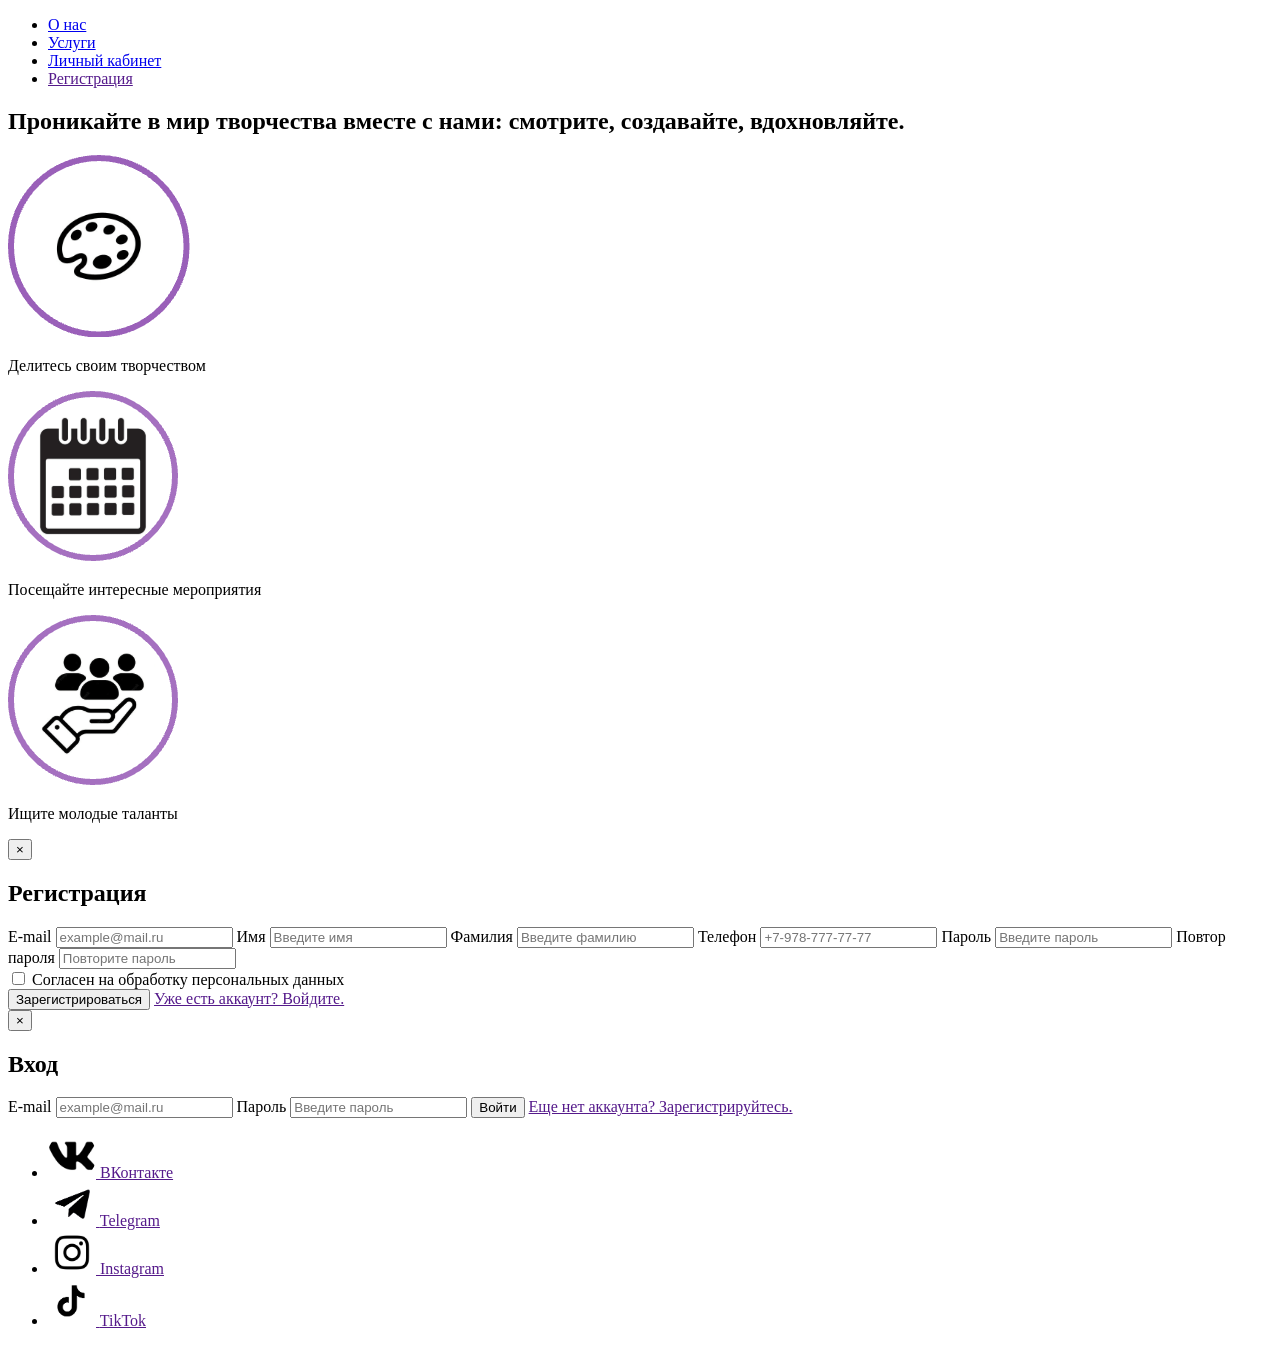
==== About.html @ ae9e3d1d "Первая версия сайта Creative Hub" ====
<!DOCTYPE html>
<html lang="ru">
<head>
    <meta charset="UTF-8">
    <meta name="viewport" content="width=device-width, initial-scale=1.0">
    <title>Document</title>
    <link rel="stylesheet" href="./Стиль/style.css">
</head>
<body class="bodyAbout">
    <header>
        <div class="superheader">
            <div class="logobox">
                <a href="pivo.html" class = "logo"></a>
            </div>
            <div class="navigation">
                <ul>
                    <li>
                        <a href="About.html" class="About">О нас</a>
                    </li>
                    <li>
                        <a href="services.html" class="">Услуги</a>
                    </li>
                    <li>
                        <a href="lk.html">Личный кабинет</a>
                    </li>
                    <li>
                        <a href="" class="reg-btn">Регистрация</a>
                    </li>
                </ul>
            </div>
        </div>
    </header>

    <main>
        
        <div class="about-slogan">
            <h2><span>Проникайте</span> в мир творчества вместе с нами: смотрите, создавайте, вдохновляйте.</h2>
        </div>

        <section class="plushki">
            <div class="plushka">
                <div class="pic">
                    <img src="./images/Paletka.png" alt="">
                </div>
                <p>Делитесь своим творчеством</p>
            </div>

            <div class="plushka">
                <div class="pic">
                    <img src="./images/kalend.png" alt="">
                </div>
                <p>Посещайте интересные мероприятия</p>
            </div>

            <div class="plushka">
                <div class="pic">
                    <img src="./images/hand.png" alt="">
                </div>
                <p>Ищите молодые таланты</p>
            </div>
        </section>

    </main>

    <div class="overlay"></div>
    <div class="registration">
        <button class="close-btn">×</button>
        <h2>Регистрация</h2>
        <form action="">
            <label for="email">E-mail</label>
            <input type="email" id="email" name="email" placeholder="example@mail.ru">

            <label for="email">Имя</label>
            <input type="text" id="firstname" name="firstname" placeholder="Введите имя">

            <label for="lastname">Фамилия</label>
            <input type="text" id="lastname" name="lastname" placeholder="Введите фамилию">

            <label for="phone">Телефон</label>
            <input type="tel" id="phone" name="phone" placeholder="+7-978-777-77-77">

            <label for="password">Пароль</label>
            <input type="password" id="password" name="password" placeholder="Введите пароль">
            
            <label for="password-repeat">Повтор пароля</label>
            <input type="password" id="password-repeat" name="password-repeat" placeholder="Повторите пароль">

            <div class="agreement">
                <label for="agree">
                <input type="checkbox" name="agree" id="agree">
                Согласен на обработку персональных данных
                </label>
            </div>

            <button type="submit" class="vxbut">Зарегистрироваться</button>
            <a href="">Уже есть аккаунт? Войдите.</a>
        </form>
    </div>

    <div class="enter">
        <button class="close-btn">×</button>
        <h2>Вход</h2>
        <form action="">
            <label for="email">E-mail</label>
            <input type="email" id="email" name="email" placeholder="example@mail.ru">

            <label for="password">Пароль</label>
            <input type="password" id="password" name="password" placeholder="Введите пароль">

            <button type="submit" class="vxbut">Войти</button>
            <a href="">Еще нет аккаунта? Зарегистрируйтесь.</a>
        </form>
    </div>

    <footer class="footer">
        <div class="foot">
            <ul class="footinf">
                <li>
                    <a href="">
                        <span><img src="./images/vk.png" alt="" class="imgfoot"></span>
                        <span class="txtf">ВКонтакте</span>
                    </a>
                </li>
                <li>
                    <a href="">
                        <span><img src="./images/tg.png" alt="" class="imgfoot"></span>
                        <span class="txtf">Telegram</span>
                    </a>
                </li>
                <li>
                    <a href="">
                        <span><img src="./images/inst.png" alt="" class="imgfoot"></span>
                        <span class="txtf">Instagram</span>
                    </a>
                </li>
                <li>
                    <a href="">
                        <span><img src="./images/tiktok.png" alt="" class="imgfoot"></span>
                        <span class="txtf">TikTok</span>
                    </a>
                </li>
            </ul>
        </div>
    </footer>
    <script src="./Стиль/script.js"></script>

</body>
</html>
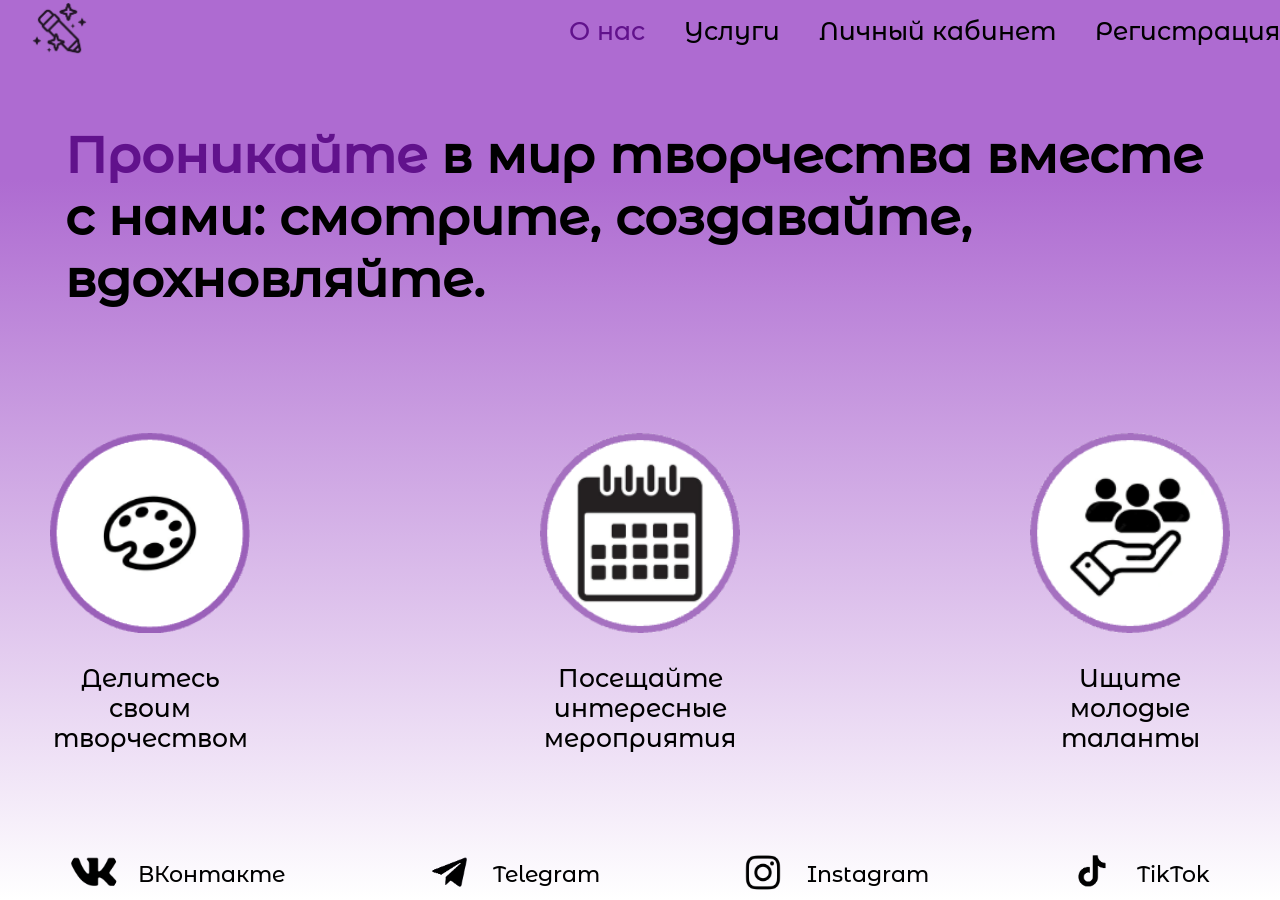
==== commit b3045dbc: "Доработал правильные названия" ====
--- a/About.html
+++ b/About.html
@@ -4,13 +4,13 @@
     <meta charset="UTF-8">
     <meta name="viewport" content="width=device-width, initial-scale=1.0">
     <title>Document</title>
-    <link rel="stylesheet" href="./Стиль/style.css">
+    <link rel="stylesheet" href="./Allstyle/style.css">
 </head>
 <body class="bodyAbout">
     <header>
         <div class="superheader">
             <div class="logobox">
-                <a href="pivo.html" class = "logo"></a>
+                <a href="index.html" class = "logo"></a>
             </div>
             <div class="navigation">
                 <ul>
@@ -142,7 +142,7 @@
             </ul>
         </div>
     </footer>
-    <script src="./Стиль/script.js"></script>
+    <script src="./Allstyle/script.js"></script>
 
 </body>
 </html>
--- a/Allstyle/style.css
+++ b/Allstyle/style.css
@@ -0,0 +1,822 @@
+@font-face {
+    font-family: "Monster";
+    src: url('shrift/MontserratAlternates-Medium.ttf') format('opentype');
+    font-weight: normal;  
+    font-style: normal;
+}
+
+@font-face {
+    font-family: "Oi";
+    src: url('shrift/Oi-Regular.ttf') format('opentype');
+    font-weight: normal;
+    font-style: normal;
+}
+
+body, .bodyAbout{
+    font-family: "Monster", Arial, Helvetica, sans-serif;
+    background: linear-gradient(
+        to top right,
+        #b22be3 0%,
+        #ae6bd1 50%,
+        #ffffff 100%
+    );
+    min-height: 100vh;
+    margin: 0;
+    display: flex;
+    flex-direction: column;
+}
+
+.bodyAbout{
+    background: linear-gradient(
+        to bottom,
+        #ae6bd1 20%,
+        #ffffff 100%
+    );
+}
+
+footer{
+    user-select: none;
+}
+
+header a{
+    text-decoration: none;
+}
+
+header a:hover{
+    text-decoration: underline;
+}
+
+.registration, .enter{
+    position: absolute;
+    display: flex;
+    flex-direction: column;
+    align-items: end;
+    top: 50%;
+    left: 50%;
+    transform: translate(-50%, -50%);
+    max-width: 400px;
+    background: rgb(255, 255, 255);
+    padding: 15px;
+    border-radius: 15px;
+}
+
+.registration label, .enter label{
+    display: block;
+    margin-top: 15px;
+    font-weight: bold;
+}
+
+.registration input, .enter input{
+    width: 100%;
+    padding: 8px;
+    margin-top: 5px;
+    border-radius: 10px;
+    border: 1px solid #ccc;
+    box-sizing: border-box;
+    display: block;
+}
+
+.registration h2, .enter h2{
+    text-align: center;
+    align-self: center;
+}
+
+.close-btn{
+    margin-top: 0;
+    background-color:#68128d;
+    border: none;
+    color: white;
+    border-radius: 5px;
+    cursor: pointer;
+}
+
+.vxbut{
+    width: 100%; 
+    margin-top: 20px; 
+    padding: 10px; 
+    background: #68128d;
+    color: white; 
+    border:none; 
+    border-radius: 10px; 
+    font-size: 16px;
+    cursor: pointer;
+}
+
+.agreement label {
+    display: flex;
+    align-items: center;
+    font-size: 14px;
+    color: #000000;
+}
+
+.agreement input {
+    margin-right: 10px;
+    width: 18px;
+    height: 18px;
+    cursor: pointer;
+}
+
+.registration, .enter{
+  opacity: 0;                    /* Невидимы */
+  transform: translate(-50%, -50%) scale(0);
+  transition: all 1.5s;
+}
+
+.registration.visible, .enter.visible, .AddWindow.visible {
+  opacity: 1;                    /* Становятся видимыми */
+  transform: translate(-50%, -50%) scale(1);
+  z-index: 999;
+}
+
+.registration a, .enter a{
+    display: block;
+    text-align: center;
+    margin-top: 15px;
+    color: #68128d;
+    text-decoration: none;
+    font-weight: 600;
+    font-size: 14px;
+    cursor: pointer;
+}
+
+.registration a:hover, .enter a:hover{
+    text-decoration: underline;
+}
+
+.txtglav{
+    display: flex;
+    flex-direction: column;
+    margin: auto;
+    width: 75%;
+    align-items: center;
+    margin-top: 200px;
+}
+
+.name{
+    display: flex;
+    flex-direction: row;
+}
+
+.slogan{
+    display: flex;
+    align-self: flex-start;
+}
+
+.slogan p{
+    margin-bottom: 0;
+    margin-top: 0;
+}
+
+.nametxt {
+    font-family: "Oi", Arial, Helvetica, sans-serif;
+    color: #1e1e1e;
+    font-size: 120px;
+    line-height: 100px;
+}
+.nametxt p{
+    margin-bottom: 0;
+}
+
+.slogan p{
+    color: #1e1e1e;
+    font-family: "Monster";
+    font-size: 38px;
+    margin-left: 20px;
+}
+
+.superheader{
+    display: flex;
+    align-items: flex-start;
+    user-select: none;
+}
+
+.navigation{
+    display: flex;
+    justify-content: flex-end;
+    align-items: flex-start;
+    width: 90%;
+
+}
+
+.navigation ul {
+    list-style: none;
+    display: flex;
+    gap: 39px;
+    justify-content: center;
+    align-items: flex-start;
+}
+
+.navigation ul li {
+    cursor: pointer;
+    font-size: 25px;
+}
+
+a{
+    text-decoration: none;
+    color: black;
+}
+
+.logobox{
+    margin-top: 0;
+    margin-left: -15px;
+    display: flex;
+    justify-content: flex-start;
+    align-items: flex-start;
+}
+
+.logo{
+    background-image: url("../images/logo.png");
+    background-repeat: no-repeat;
+    background-size: contain;
+    background-position: center;
+    width: 150px;
+    height: 60px;
+    display: block;
+}
+
+/* contacts */
+
+.messageblock{
+    background-color: #C99EE0;
+    display: flex;
+    flex-direction: column;
+    height: 50vh;
+    padding: 50px;
+    gap: 100px;
+}
+.otvtxt, .txtmes{
+    display: flex;
+    justify-content: center;
+    align-items: center;
+    border-radius: 70px;
+    font-size: 55px;
+}
+.otvtxt{
+    background-color: #68268B;
+    margin-right: auto;
+    height: 150px;
+    width: 357px;
+}
+.txtmes{
+    background-color: #9F65BD;
+    margin-left: auto;
+    width: 1100px;
+    height: 238px;
+    padding-left: 40px;
+}
+.prefooter{
+    background-color: white;
+    display: flex;
+    flex-direction: row;
+    align-items: center;
+    width: 100%;
+    height: 15vh;
+}
+.obshkontakt{
+    width: 100%;
+    display: flex;
+    flex-direction: row;
+    justify-content: space-around;
+}
+.im{
+    width: 100px;
+    height: 100px;
+}
+.txtprfoot a{
+    font-size: 36px;
+}
+.support, .marketin, .forblog{
+    display: flex;
+    flex-direction: row;
+    align-items: center;
+    gap: 20px;
+}
+.line{
+    background-color: #68268B;
+    width: 100%;
+    height: 5px;
+}
+.foot, .footercontacts, .footerabout{
+    display: flex;
+    flex-direction: row;
+    justify-content: space-around;
+    align-items: center;
+    width: 100%;
+}
+.footer, .footinf{
+    margin-top: auto;
+}
+.footercontacts{
+    /*height: 17vh;*/
+    margin-top: auto;
+    background-color: white;
+}
+.headercontact{
+    /*height: 7vh;*/
+    background-color: white;
+    user-select: none;
+}
+.footinf{
+    width: 100%;
+    display: flex;
+    flex-direction: row;
+    justify-content: space-around;
+    align-items: center;
+    list-style: none;
+    padding: 0;
+    margin: 0;
+}
+
+.txtf{
+    font-size: 22px;
+    text-decoration: none;
+}
+
+.txtf:hover{
+    text-decoration: underline;
+}
+
+.footinf li a{
+    display: flex;
+    flex-direction: row;
+    align-items: center;
+    gap: 20px;
+}
+.Contacts{
+    color: #61128c;
+}
+
+
+/* about html*/
+
+.about-slogan {
+    display: flex;
+    justify-content: center;
+    align-items: center;
+    font-size: 34px;
+    max-width: 1150px; 
+    margin: 0 auto;
+    padding: 20px;
+    min-height: 200px;
+}
+
+.about-slogan span{
+    color: #61128c;
+}
+
+.plushki {
+    display: flex;
+    justify-content: center;
+    gap: 250px;
+    padding: 40px;
+}
+
+.plushka {
+    display: flex;
+    flex-direction: column;
+    align-items: center;
+    max-width: 250px;
+    padding: 20px;
+    cursor: pointer;
+}
+
+.plushka p {
+    font-size: 25px;
+    text-align: center;
+    margin-top: 10px;
+    transition: color 0.4s ease;
+}
+
+.plushka:hover p{
+    color: #68268B;
+}
+
+.About{
+    color: #61128c;
+}
+
+.pic {
+    width: 200px;
+    height: 200px;
+    margin-bottom: 20px;
+    transition: transform 0.4s ease;
+}
+
+.plushka:hover .pic {
+    transform: scale(1.15);
+}
+
+.plushka img {
+    width: 100%;
+    height: 100%;
+}
+
+/* Для js:*/
+
+.overlay {
+    position: fixed;
+    top: 0;
+    left: 0;
+    width: 100%;
+    height: 100%;
+    background: rgba(0, 0, 0, 0.5);
+    backdrop-filter: blur(5px);
+    opacity: 0;
+    visibility: hidden;
+    transition: all 0.3s ease;
+    z-index: 998;
+}
+.overlay.active{
+    opacity: 1;
+    visibility: visible;
+}
+
+/* Личный кабинет */
+
+.Lkab{
+    color: #61128c;
+}
+
+.lk {
+    display: flex;
+    flex-direction: row;
+    padding: 40px 60px;
+    gap: 40px;
+    max-width: 1400px;
+    margin: 0 auto;
+    box-sizing: border-box;
+}
+
+/* Левая панель профиля */
+.plashka-prof {
+    background-color: white;
+    border-radius: 25px;
+    padding: 30px;
+    width: 320px;
+    height: fit-content;
+}
+
+.plashka-prof h2 {
+    font-size: 28px;
+    color: #68268B;
+    margin-top: 0;
+    margin-bottom: 25px;
+    margin-bottom: 25px;
+    padding-bottom: 15px;
+    border-bottom: 2px solid #E0E0E0;
+}
+
+.plashka-prof p {
+    font-size: 18px;
+    margin: 12px 0;
+    color: #333;
+}
+
+.plashka-prof p strong {
+    font-size: 22px;
+    color: #000;
+}
+
+/* Меню профиля */
+.profile-menu {
+    list-style: none;
+    padding: 0;
+    margin-top: 40px;
+}
+
+.profile-menu li {
+    padding: 18px 20px;
+    font-size: 20px;
+    color: #68268B;
+    cursor: pointer;
+    border-radius: 12px;
+    margin-bottom: 10px;
+    transition: background-color 0.3s ease, transform 0.3s ease;
+}
+
+.profile-menu li:hover {
+    background-color: #F0E6F5;
+    transform: scale(1.02);
+}
+
+/* Правая часть с событиями */
+.all-events {
+    display: flex;
+    flex-direction: column;
+    gap: 40px;
+}
+
+.events {
+    background-color: #652a85;
+    border-radius: 25px;
+    padding: 30px;
+}
+
+.events-time {
+    font-size: 28px;
+    color: #ffffff;
+    margin-top: 0;
+    margin-bottom: 25px;
+    padding-bottom: 15px;
+    border-bottom: 2px solid #ffffff;
+}
+
+/* Карточки мероприятий */
+.event-card {
+    background-color: #ffffff;
+    border-radius: 20px;
+    padding: 25px;
+    margin-bottom: 25px;
+    transition: transform 0.3s ease;
+}
+
+.event-card:hover {
+    transform: scale(1.02);
+}
+
+.event-title {
+    font-size: 24px;
+    color: #68268B;
+    margin-top: 0;
+    margin-bottom: 15px;
+}
+
+.event-description {
+    font-size: 18px;
+    color: #333;
+    margin: 10px 0;
+}
+
+.event-location {
+    font-size: 18px;
+    color: #373636;
+    margin: 8px 0;
+    display: flex;
+    align-items: center;
+}
+
+.event-date {
+    font-size: 16px;
+    color: #333232;
+    margin: 8px 0;
+    display: flex;
+    align-items: center;
+}
+
+.event-status {
+    font-size: 18px;
+    margin-top: 15px;
+    padding: 8px 16px;
+    border-radius: 20px;
+}
+
+.event-status strong {
+    font-size: 18px;
+}
+
+/* service */
+
+.servicehead{
+    color: #61128c;
+}
+.servicemain, .categories{
+    display: flex;
+    flex-direction: column;
+}
+/* service category*/
+.txtservice{
+    display: flex;
+    justify-content: center;
+}
+.txtservice h1{
+    font-size: 40px;
+}
+.txtcategor{
+    margin: auto;
+}
+.txtcategor h2{
+    font-size: 32px;
+}
+.categorobsh{
+    margin-top: 10px;
+    display: flex;
+    justify-content: space-around;
+}
+.obshbox, .obshboxp{
+    display: flex;
+    align-items: center;
+    gap: 10px;
+}
+.obshboxp{
+    margin-bottom: 10px;
+}
+.imservm{
+    width: 70px;
+    height: 83px;
+}
+.imservp{
+    height: 48px;
+    width: 48px;
+}
+.txtservicon, .txtServiconPaint{
+    font-size: 28px;
+}
+.txtServiconPaint{
+    margin-left: 10px;
+}
+.contserv{
+    display: flex;
+    flex-direction: column;
+    justify-content: center;
+}
+.infunder{
+    display: flex;
+}
+.lineserv, .lineservp{
+    width: 3px; /* Толщина черточки */
+    height: 110px; /* Высота черточки */
+    background-color: #000; /* Цвет черточки */
+    margin-right: 15px; /* Отступ от текста */
+    border-radius: 2px; /* Опционально: скругление краёв */
+}
+.lineservp{
+    height: 70px;
+}
+.infcat{
+    display: flex;
+    flex-direction: column;
+    gap: 10px;
+}
+.infcat div{
+    font-size: 24px;
+    position: relative;
+    padding-left: 10px; /* Отступ между точкой и текстом */
+}
+/* service butt*/
+
+.butt-obiavl-sec{
+    display: flex;
+    margin: auto;
+    margin-top: 300px;
+}
+.butt-obiavl, .buttAdd{
+    width: 500px;
+    height: 80px;
+    border-radius: 50px;
+    background-color:  #9F65BD;
+    border: none;
+    cursor: pointer;
+    transition: all 0.4s;
+    box-shadow: 
+        0 10px 20px rgba(159, 101, 189, 0.3),       
+        0 4px 8px rgba(159, 101, 189, 0.2),
+        inset 0 1px 0 rgba(255, 255, 255, 0.2);
+}
+.butt-obiavl div{
+    font-size: 30px;
+    font-weight: 600;
+    line-height: 59px;
+    letter-spacing: 0px;
+    text-align: center;
+}
+.butt-obiavl:hover, .buttAdd:hover{
+    transform: translateY(-3px);
+    box-shadow: 
+        0 15px 25px rgba(159, 101, 189, 0.4),          
+        0 6px 12px rgba(159, 101, 189, 0.3);
+}
+.butt-obiavl:active, .buttAdd:active{
+    transform: translateY(-1px);
+    box-shadow: 0 8px 15px rgba(159, 101, 189, 0.3);
+}
+/* sevice AddWindow */
+.AddWindow{
+    display: flex;
+    flex-direction: column;
+    justify-content: center;
+    align-items: center;
+    position: fixed;
+    left: 50%;
+    top: 50%;
+    transform: translate(-50%, -50%);
+    border-radius: 50px;
+    z-index: 1000;
+    background-color: white;
+    width: 900px;
+    height: 450px;
+    padding: 20px;
+    opacity: 0;                    /* Невидимы */
+    transform: translate(-50%, -50%) scale(0);
+    transition: all 1.5s;
+}
+.boxinf{
+    display: flex;
+    justify-content: space-around;
+    width: 100%;
+    height: 100%;
+}
+.infAdd{
+    display: flex;
+    flex-direction: column;
+    font-size: 20px;
+    gap: 10px;
+}
+.ObshAdd{
+    display: flex;
+    flex-direction: column;
+    justify-content: space-around;
+}
+.infAdd input, .infAdd select, .infAdd textarea{
+    box-sizing: border-box;
+    height: 50px;
+    padding: 15px;
+    width: 300px;
+    border-radius: 50px;
+    background: rgba(225, 190, 244, 1);
+    border: none;
+}
+.infAdd select{
+    -webkit-appearance: none;
+    -moz-appearance: none;
+    appearance: none;
+    /* Добавляем кастомную стрелку */
+    background-image: url("data:image/svg+xml;charset=UTF-8,%3csvg xmlns='http://www.w3.org/2000/svg' viewBox='0 0 24 24' fill='%2368128d'%3e%3cpath d='M7 10l5 5 5-5z'/%3e%3c/svg%3e");
+    background-repeat: no-repeat;
+    background-position: right 15px center; /* Регулируем позицию */
+    background-size: 20px;
+    cursor: pointer;
+}
+.infAdd textarea{
+    padding: 10px;
+}
+.buttAdd{
+    width: 300px;
+    height: 50px;
+}
+.AddWindow .close-btn{
+    margin-top: 0;
+    background-color:#68128d;
+    border: none;
+    color: white;
+    border-radius: 5px;
+    cursor: pointer;
+    margin-left: auto;
+    width: 25px;
+    height: 25px;
+    margin-right: 70px;
+}
+
+.priceinf{
+    display: none;
+}
+/* Отображение картинки в service */
+.custom-file-input {
+    position: relative;
+    width: 300px;
+}
+
+.inputfile {
+    position: absolute;
+    width: 100%;
+    height: 100%;
+    opacity: 0;
+    cursor: pointer;
+    z-index: 2;
+}
+
+.file-btn {
+    width: 100%;
+    height: 50px;
+    padding: 10px;
+    background: rgba(225, 190, 244, 1);
+    border: 2px solid #68128d;
+    border-radius: 50px;
+    color: #68128d;
+    font-size: 16px;
+    font-weight: bold;
+    cursor: pointer;
+    text-align: center;
+    transition: all 0.3s;
+    box-sizing: border-box;
+}
+
+.file-btn:hover {
+    background: #e1c2f4;
+    border-color: #8a2be2;
+    color: #8a2be2;
+}
+
+.file-info {
+    margin-top: 5px;
+    font-size: 14px;
+    color: #666;
+    text-align: center;
+}
+
+.file-list {
+    margin-top: 10px;
+    font-size: 12px;
+    color: #333;
+    max-height: 60px;
+    overflow-y: auto;
+}
